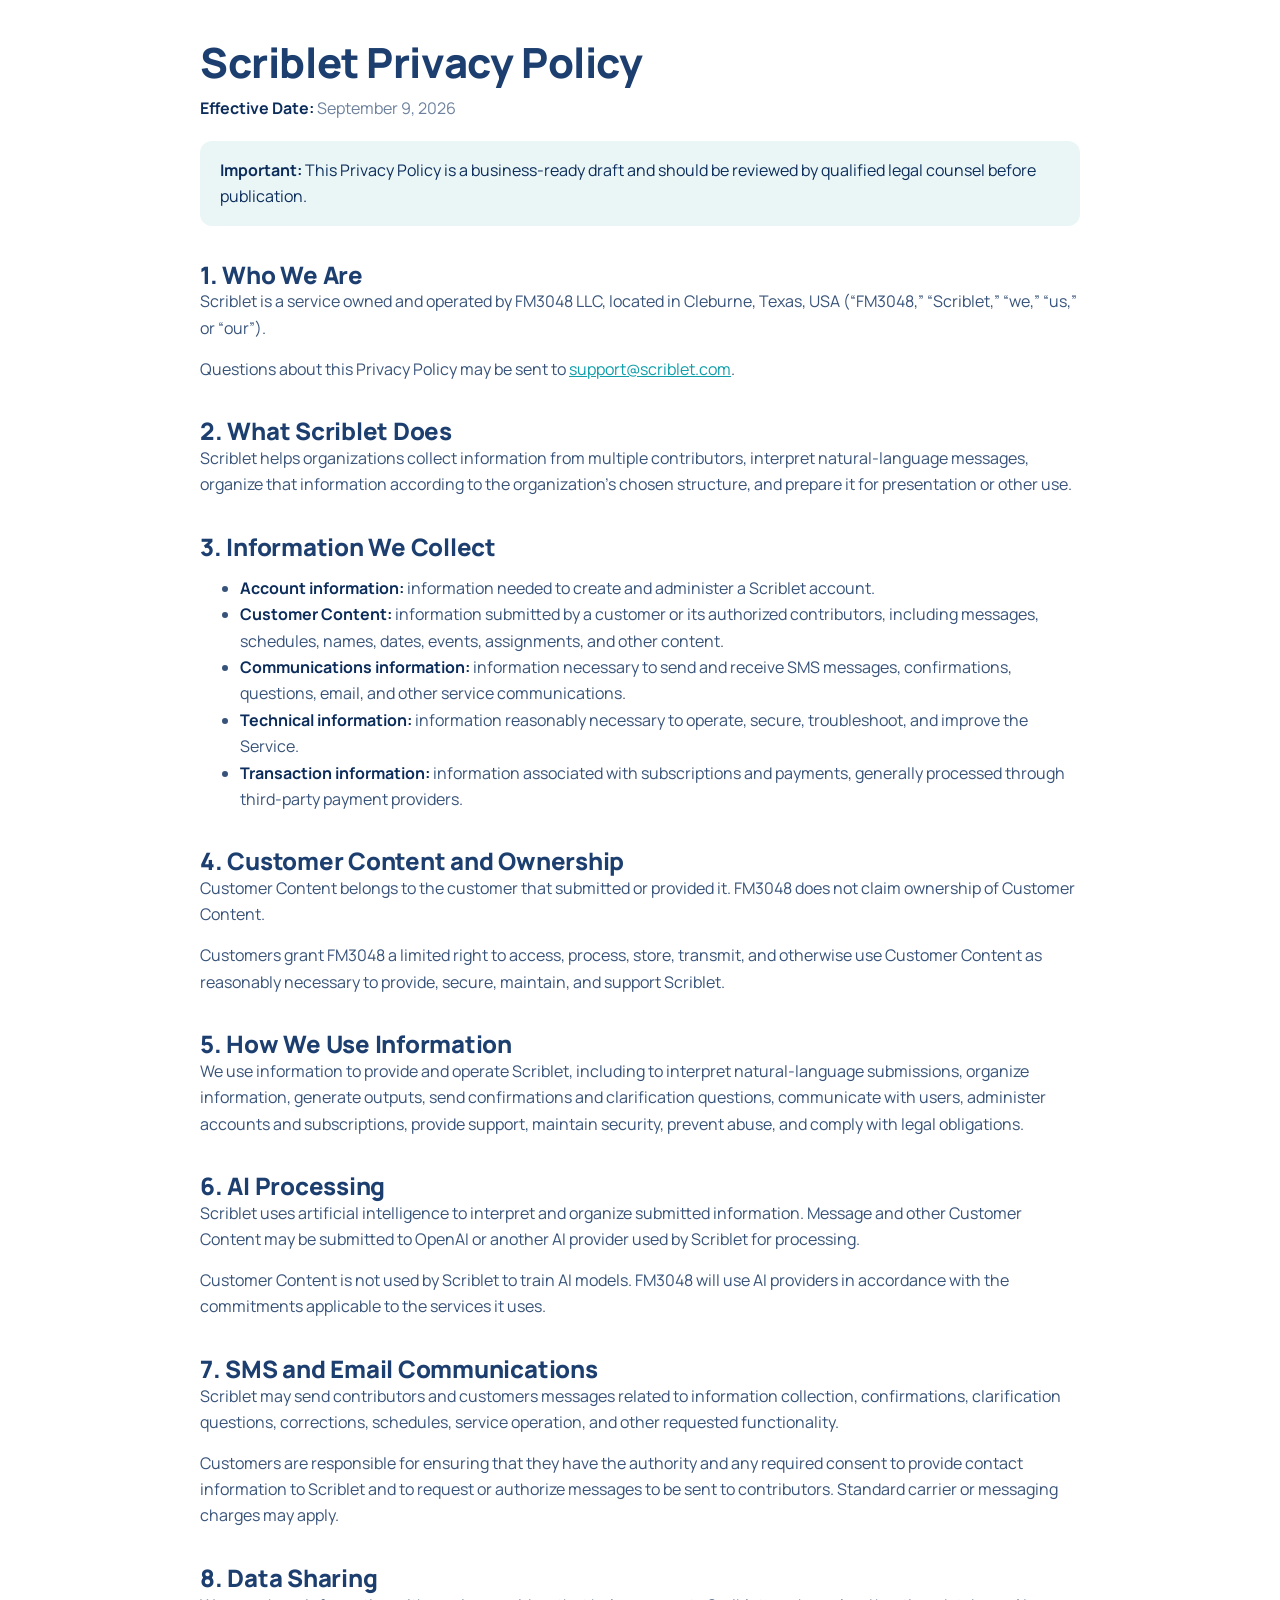
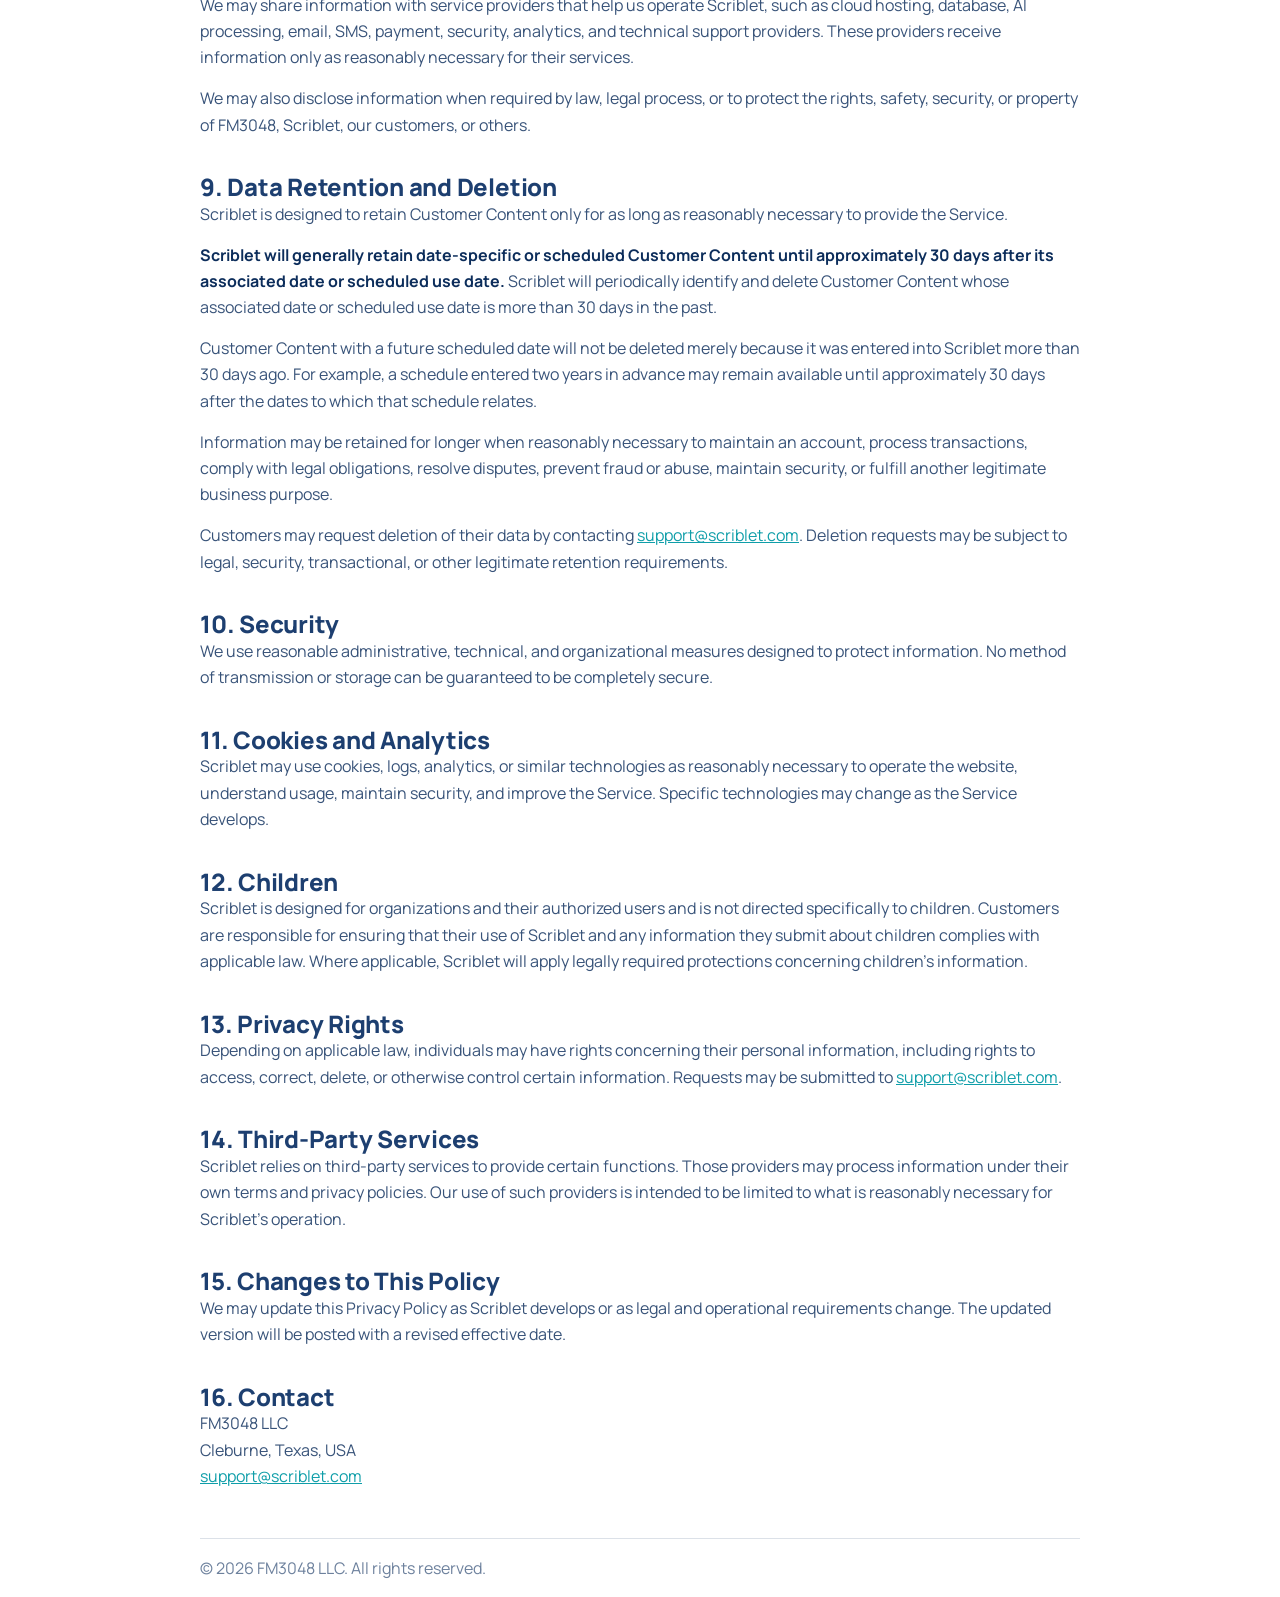
==== scriblet-privacy-policy.html @ a59a9e0f "added terms of service and privacy policy" ====
<!doctype html>
<html lang="en">
<head>
<meta charset="utf-8">
<meta name="viewport" content="width=device-width, initial-scale=1">
<title>Scriblet Privacy Policy</title>
<link rel="preconnect" href="https://fonts.googleapis.com">
<link rel="preconnect" href="https://fonts.gstatic.com" crossorigin>
<link href="https://fonts.googleapis.com/css2?family=Manrope:wght@400;500;600;700;800&display=swap" rel="stylesheet">
<link rel="stylesheet" href="styles.css">
</head>
<body class="legal">
<h1>Scriblet Privacy Policy</h1>
<p class="meta"><strong>Effective Date:</strong> September 9, 2026</p>
<div class="notice"><strong>Important:</strong> This Privacy Policy is a business-ready draft and should be reviewed by qualified legal counsel before publication.</div>

<h2>1. Who We Are</h2>
<p>Scriblet is a service owned and operated by FM3048 LLC, located in Cleburne, Texas, USA (“FM3048,” “Scriblet,” “we,” “us,” or “our”).</p>
<p>Questions about this Privacy Policy may be sent to <a href="mailto:support@scriblet.com">support@scriblet.com</a>.</p>

<h2>2. What Scriblet Does</h2>
<p>Scriblet helps organizations collect information from multiple contributors, interpret natural-language messages, organize that information according to the organization's chosen structure, and prepare it for presentation or other use.</p>

<h2>3. Information We Collect</h2>
<ul>
<li><strong>Account information:</strong> information needed to create and administer a Scriblet account.</li>
<li><strong>Customer Content:</strong> information submitted by a customer or its authorized contributors, including messages, schedules, names, dates, events, assignments, and other content.</li>
<li><strong>Communications information:</strong> information necessary to send and receive SMS messages, confirmations, questions, email, and other service communications.</li>
<li><strong>Technical information:</strong> information reasonably necessary to operate, secure, troubleshoot, and improve the Service.</li>
<li><strong>Transaction information:</strong> information associated with subscriptions and payments, generally processed through third-party payment providers.</li>
</ul>

<h2>4. Customer Content and Ownership</h2>
<p>Customer Content belongs to the customer that submitted or provided it. FM3048 does not claim ownership of Customer Content.</p>
<p>Customers grant FM3048 a limited right to access, process, store, transmit, and otherwise use Customer Content as reasonably necessary to provide, secure, maintain, and support Scriblet.</p>

<h2>5. How We Use Information</h2>
<p>We use information to provide and operate Scriblet, including to interpret natural-language submissions, organize information, generate outputs, send confirmations and clarification questions, communicate with users, administer accounts and subscriptions, provide support, maintain security, prevent abuse, and comply with legal obligations.</p>

<h2>6. AI Processing</h2>
<p>Scriblet uses artificial intelligence to interpret and organize submitted information. Message and other Customer Content may be submitted to OpenAI or another AI provider used by Scriblet for processing.</p>
<p>Customer Content is not used by Scriblet to train AI models. FM3048 will use AI providers in accordance with the commitments applicable to the services it uses.</p>

<h2>7. SMS and Email Communications</h2>
<p>Scriblet may send contributors and customers messages related to information collection, confirmations, clarification questions, corrections, schedules, service operation, and other requested functionality.</p>
<p>Customers are responsible for ensuring that they have the authority and any required consent to provide contact information to Scriblet and to request or authorize messages to be sent to contributors. Standard carrier or messaging charges may apply.</p>

<h2>8. Data Sharing</h2>
<p>We may share information with service providers that help us operate Scriblet, such as cloud hosting, database, AI processing, email, SMS, payment, security, analytics, and technical support providers. These providers receive information only as reasonably necessary for their services.</p>
<p>We may also disclose information when required by law, legal process, or to protect the rights, safety, security, or property of FM3048, Scriblet, our customers, or others.</p>

<h2>9. Data Retention and Deletion</h2>
<p>Scriblet is designed to retain Customer Content only for as long as reasonably necessary to provide the Service.</p>
<p><strong>Scriblet will generally retain date-specific or scheduled Customer Content until approximately 30 days after its associated date or scheduled use date.</strong> Scriblet will periodically identify and delete Customer Content whose associated date or scheduled use date is more than 30 days in the past.</p>
<p>Customer Content with a future scheduled date will not be deleted merely because it was entered into Scriblet more than 30 days ago. For example, a schedule entered two years in advance may remain available until approximately 30 days after the dates to which that schedule relates.</p>
<p>Information may be retained for longer when reasonably necessary to maintain an account, process transactions, comply with legal obligations, resolve disputes, prevent fraud or abuse, maintain security, or fulfill another legitimate business purpose.</p>
<p>Customers may request deletion of their data by contacting <a href="mailto:support@scriblet.com">support@scriblet.com</a>. Deletion requests may be subject to legal, security, transactional, or other legitimate retention requirements.</p>

<h2>10. Security</h2>
<p>We use reasonable administrative, technical, and organizational measures designed to protect information. No method of transmission or storage can be guaranteed to be completely secure.</p>

<h2>11. Cookies and Analytics</h2>
<p>Scriblet may use cookies, logs, analytics, or similar technologies as reasonably necessary to operate the website, understand usage, maintain security, and improve the Service. Specific technologies may change as the Service develops.</p>

<h2>12. Children</h2>
<p>Scriblet is designed for organizations and their authorized users and is not directed specifically to children. Customers are responsible for ensuring that their use of Scriblet and any information they submit about children complies with applicable law. Where applicable, Scriblet will apply legally required protections concerning children's information.</p>

<h2>13. Privacy Rights</h2>
<p>Depending on applicable law, individuals may have rights concerning their personal information, including rights to access, correct, delete, or otherwise control certain information. Requests may be submitted to <a href="mailto:support@scriblet.com">support@scriblet.com</a>.</p>

<h2>14. Third-Party Services</h2>
<p>Scriblet relies on third-party services to provide certain functions. Those providers may process information under their own terms and privacy policies. Our use of such providers is intended to be limited to what is reasonably necessary for Scriblet's operation.</p>

<h2>15. Changes to This Policy</h2>
<p>We may update this Privacy Policy as Scriblet develops or as legal and operational requirements change. The updated version will be posted with a revised effective date.</p>

<h2>16. Contact</h2>
<p>FM3048 LLC<br>Cleburne, Texas, USA<br><a href="mailto:support@scriblet.com">support@scriblet.com</a></p>

<footer>© 2026 FM3048 LLC. All rights reserved.</footer>
</body>
</html>
---- styles.css ----
:root {
    --ink: #0c2d5b;
    --ink-soft: #1d3f70;
    --teal: #0f9ea9;
    --teal-pale: #eaf6f6;
    --line: rgba(12, 45, 91, 0.14);
    --radius: 22px;
    --max: 880px;
}

* {
    box-sizing: border-box;
}

.sr-only {
    position: absolute;
    width: 1px;
    height: 1px;
    padding: 0;
    margin: -1px;
    overflow: hidden;
    clip: rect(0, 0, 0, 0);
    white-space: nowrap;
    border: 0;
}

html,
body {
    margin: 0;
    padding: 0;
    color: var(--ink);
    background: #ffffff;
    font-family: "Manrope", "Trebuchet MS", sans-serif;
}

body {
    min-height: 100vh;
    line-height: 1.5;
}

.wrap {
    width: min(var(--max), calc(100% - 2rem));
    margin: 0 auto;
}

.banner {
    padding: 1.1rem 0 0.6rem;
}

.banner-card {
    background: #ffffff;
    border: 0;
    border-radius: 0;
    padding: clamp(0.7rem, 1.5vw, 1.15rem);
    display: flex;
    justify-content: center;
}

.banner-image {
    display: block;
    width: auto;
    height: auto;
    max-width: 100%;
    max-height: 220px;
}

h1,
h2,
h3 {
    margin: 0;
    font-family: "Manrope", "Trebuchet MS", sans-serif;
    letter-spacing: -0.01em;
    color: var(--ink-soft);
    font-weight: 800;
}

h1 {
    font-size: clamp(2rem, 5.2vw, 4rem);
    line-height: 1.02;
}

h2 {
    font-size: clamp(1.5rem, 3.4vw, 2.15rem);
    line-height: 1.15;
}

h3 {
    font-size: clamp(1.1rem, 2.2vw, 1.35rem);
    line-height: 1.25;
}

p {
    margin: 0;
    color: rgba(12, 45, 91, 0.76);
}

strong {
    color: var(--ink);
    font-weight: 700;
}

a {
    color: var(--teal);
}

.icon {
    font-family: 'Material Symbols Outlined';
    font-weight: normal;
    font-style: normal;
    line-height: 1;
    letter-spacing: normal;
    text-transform: none;
    white-space: nowrap;
    word-wrap: normal;
    direction: ltr;
    -webkit-font-smoothing: antialiased;
    font-variation-settings: 'FILL' 0, 'wght' 500, 'GRAD' 0, 'opsz' 24;
    display: inline-block;
    vertical-align: -6px;
    font-size: 26px;
    color: var(--teal);
}

.section-head {
    display: flex;
    align-items: center;
    gap: 0.6rem;
}

.section-head h2 {
    margin: 0;
}

.step-head {
    display: flex;
    align-items: center;
    gap: 0.5rem;
}

.step-head .icon {
    font-size: 20px;
    vertical-align: -4px;
}

.who .icon {
    font-size: 15px;
    vertical-align: -2px;
    color: currentColor;
    margin-right: 0.15rem;
}

.btn-solid .icon {
    font-size: 20px;
    vertical-align: -4px;
    color: currentColor;
    margin-left: 0.2rem;
}

.finale .icon {
    font-size: 18px;
    vertical-align: -3px;
    margin-right: 0.1rem;
}

.section {
    padding: 3rem 0;
}

.section+.section {
    border-top: 1px solid var(--line);
}

.prose {
    max-width: 62ch;
}

.prose>*+* {
    margin-top: 0.9rem;
}

.prose h2 {
    margin-bottom: 0.2rem;
}

.prose h3 {
    margin-top: 1.6rem;
}

.statement {
    font-size: 1.08rem;
}

.conversation {
    display: grid;
    gap: 0.7rem;
    margin: 1.3rem 0;
    max-width: 62ch;
}

.msg {
    max-width: 30rem;
    padding: 0.8rem 1.05rem;
    border-radius: 14px;
    font-size: 0.98rem;
    line-height: 1.5;
}

.msg .who {
    display: block;
    font-size: 0.7rem;
    letter-spacing: 0.08em;
    text-transform: uppercase;
    margin-bottom: 0.3rem;
    font-weight: 700;
}

.msg-contributor {
    background: #f4f6f8;
    color: var(--ink);
    border: 1px solid var(--line);
    justify-self: start;
}

.msg-contributor .who {
    color: rgba(12, 45, 91, 0.55);
}

.msg-scriblet {
    background: var(--ink);
    color: #ffffff;
    justify-self: end;
}

.msg-scriblet .who {
    color: rgba(255, 255, 255, 0.68);
}

.steps {
    list-style: none;
    margin: 1.4rem 0 0;
    padding: 0;
    max-width: 62ch;
}

.step {
    display: grid;
    grid-template-columns: 3rem 1fr;
    gap: 1.1rem;
    padding: 1.5rem 0;
}

.step+.step {
    border-top: 1px solid var(--line);
}

.step-index {
    font-family: "Manrope", "Trebuchet MS", sans-serif;
    font-size: 2rem;
    font-weight: 800;
    letter-spacing: -0.02em;
    color: var(--teal);
    line-height: 1;
}

.step-body>*+* {
    margin-top: 0.6rem;
}

.btn-solid {
    display: inline-block;
    background: var(--ink);
    color: #ffffff;
    text-decoration: none;
    padding: 0.85rem 1.7rem;
    border-radius: 999px;
    font-weight: 600;
    letter-spacing: 0.02em;
    transition: background 200ms ease;
}

.btn-solid:hover {
    background: var(--ink-soft);
}

.finale a:not(.btn-solid) {
    color: var(--ink-soft);
    font-weight: 700;
}

dialog#waitlistDialog {
    border: none;
    border-radius: var(--radius);
    padding: 0;
    width: min(30rem, calc(100vw - 2rem));
    box-shadow: 0 24px 60px rgba(12, 45, 91, 0.25);
}

dialog#waitlistDialog::backdrop {
    background: rgba(12, 45, 91, 0.45);
    backdrop-filter: blur(2px);
}

.dialog-inner {
    padding: clamp(1.4rem, 3vw, 1.9rem);
}

.dialog-head {
    display: flex;
    align-items: center;
    justify-content: space-between;
    gap: 1rem;
}

.dialog-head h2 {
    margin: 0;
}

.dialog-close {
    background: none;
    border: 0;
    cursor: pointer;
    color: var(--ink-soft);
    padding: 0.2rem;
    line-height: 1;
    border-radius: 999px;
}

.dialog-close:hover {
    background: var(--line);
}

.dialog-close .icon {
    color: inherit;
    font-size: 22px;
    vertical-align: -4px;
}

.dialog-sub {
    color: rgba(12, 45, 91, 0.72);
    margin: 0.4rem 0 1.2rem;
}

.field {
    display: grid;
    gap: 0.35rem;
    margin-bottom: 1rem;
}

.field label {
    font-size: 0.85rem;
    font-weight: 700;
    color: var(--ink-soft);
}

.field label.req::after {
    content: " *";
    color: var(--teal);
}

.field input,
.field textarea {
    font: inherit;
    color: var(--ink);
    padding: 0.65rem 0.8rem;
    border: 1px solid var(--line);
    border-radius: 10px;
    background: #ffffff;
}

.field input:focus,
.field textarea:focus {
    outline: 2px solid var(--teal);
    outline-offset: 1px;
}

.field textarea {
    resize: vertical;
    min-height: 4.5rem;
}

.dialog-actions {
    display: flex;
    align-items: center;
    justify-content: space-between;
    gap: 1rem;
    margin-top: 1.4rem;
}

.form-status {
    font-size: 0.85rem;
    color: rgba(12, 45, 91, 0.7);
}

.form-status.error {
    color: #b3261e;
}

.form-status.success {
    color: var(--teal);
}

.btn-solid[disabled] {
    opacity: 0.6;
    cursor: not-allowed;
}

.reveal {
    opacity: 0;
    transform: translateY(14px);
    transition: opacity 500ms ease, transform 500ms ease;
}

.reveal.show {
    opacity: 1;
    transform: translateY(0);
}

.site-footer {
    padding: 2rem 0 2.5rem;
    border-top: 1px solid var(--line);
    display: flex;
    flex-wrap: wrap;
    align-items: center;
    justify-content: space-between;
    gap: 0.6rem 1.4rem;
}

.site-footer p {
    font-size: 0.85rem;
    color: rgba(12, 45, 91, 0.55);
}

.footer-links {
    display: flex;
    flex-wrap: wrap;
    gap: 1.2rem;
}

.footer-links a {
    font-size: 0.85rem;
    font-weight: 600;
    color: var(--ink-soft);
    text-decoration: none;
}

.footer-links a:hover {
    text-decoration: underline;
}

/* Legal / policy pages */
.legal {
    width: min(var(--max), calc(100% - 2rem));
    margin: 0 auto;
    padding: 2.5rem 0 1rem;
    line-height: 1.65;
}

.legal h1 {
    font-size: clamp(1.9rem, 4.5vw, 2.6rem);
    line-height: 1.1;
}

.legal h2 {
    margin-top: 2.2rem;
    font-size: clamp(1.2rem, 2.6vw, 1.5rem);
}

.legal p,
.legal li {
    color: rgba(12, 45, 91, 0.82);
}

.legal p+p,
.legal ul,
.legal ol {
    margin-top: 0.9rem;
}

.legal .meta {
    color: rgba(12, 45, 91, 0.6);
    margin-top: 0.6rem;
}

.legal .notice {
    background: var(--teal-pale);
    padding: 16px 20px;
    border-radius: 12px;
    margin-top: 1.2rem;
}

.legal footer {
    margin-top: 3rem;
    padding-top: 1rem;
    border-top: 1px solid var(--line);
    color: rgba(12, 45, 91, 0.6);
}

@media (max-width: 980px) {
    .banner-image {
        max-height: 190px;
    }

    .msg {
        max-width: 90%;
    }
}

@media (max-width: 680px) {
    .wrap {
        width: min(var(--max), calc(100% - 1rem));
    }

    .banner {
        padding-top: 0.55rem;
    }

    .banner-card {
        border-radius: 16px;
    }

    .banner-image {
        max-height: 160px;
    }
}

@media (prefers-reduced-motion: reduce) {
    * {
        animation: none !important;
        transition: none !important;
    }

    .reveal {
        opacity: 1;
        transform: none;
    }
}
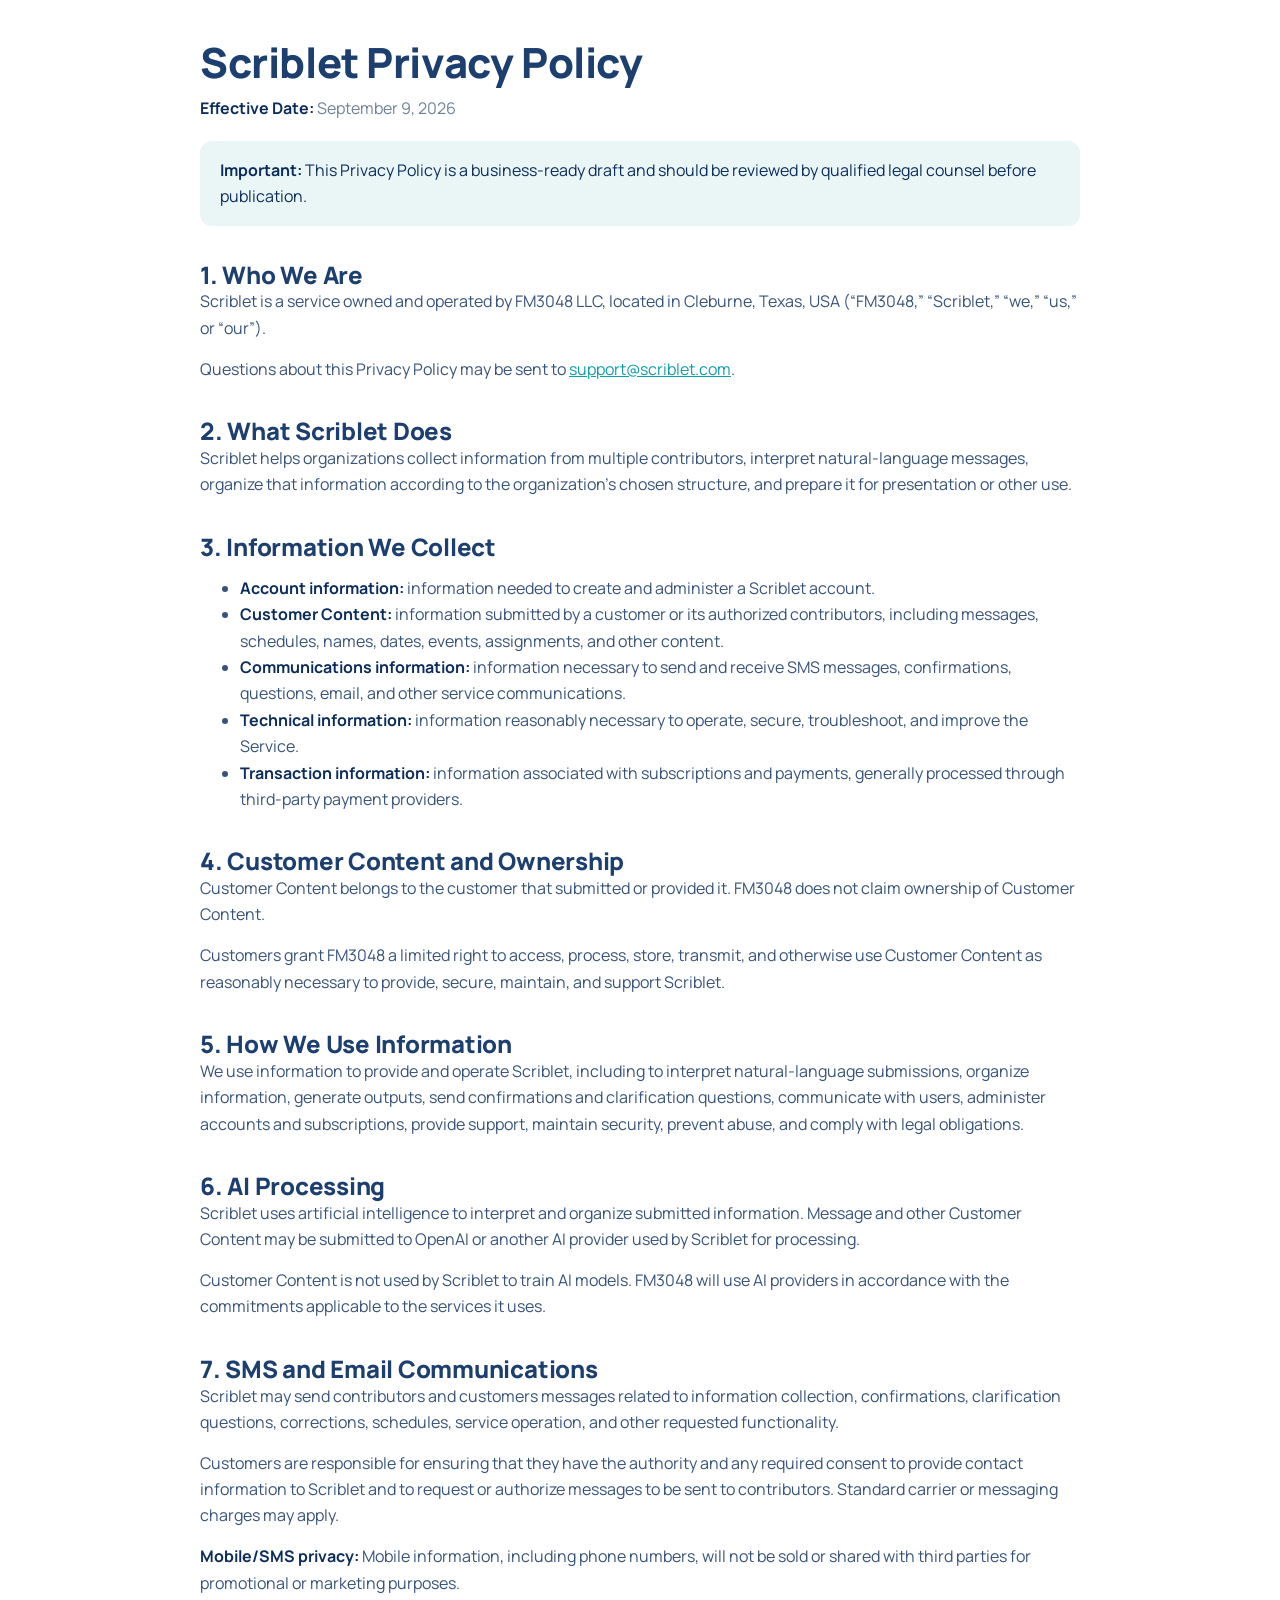
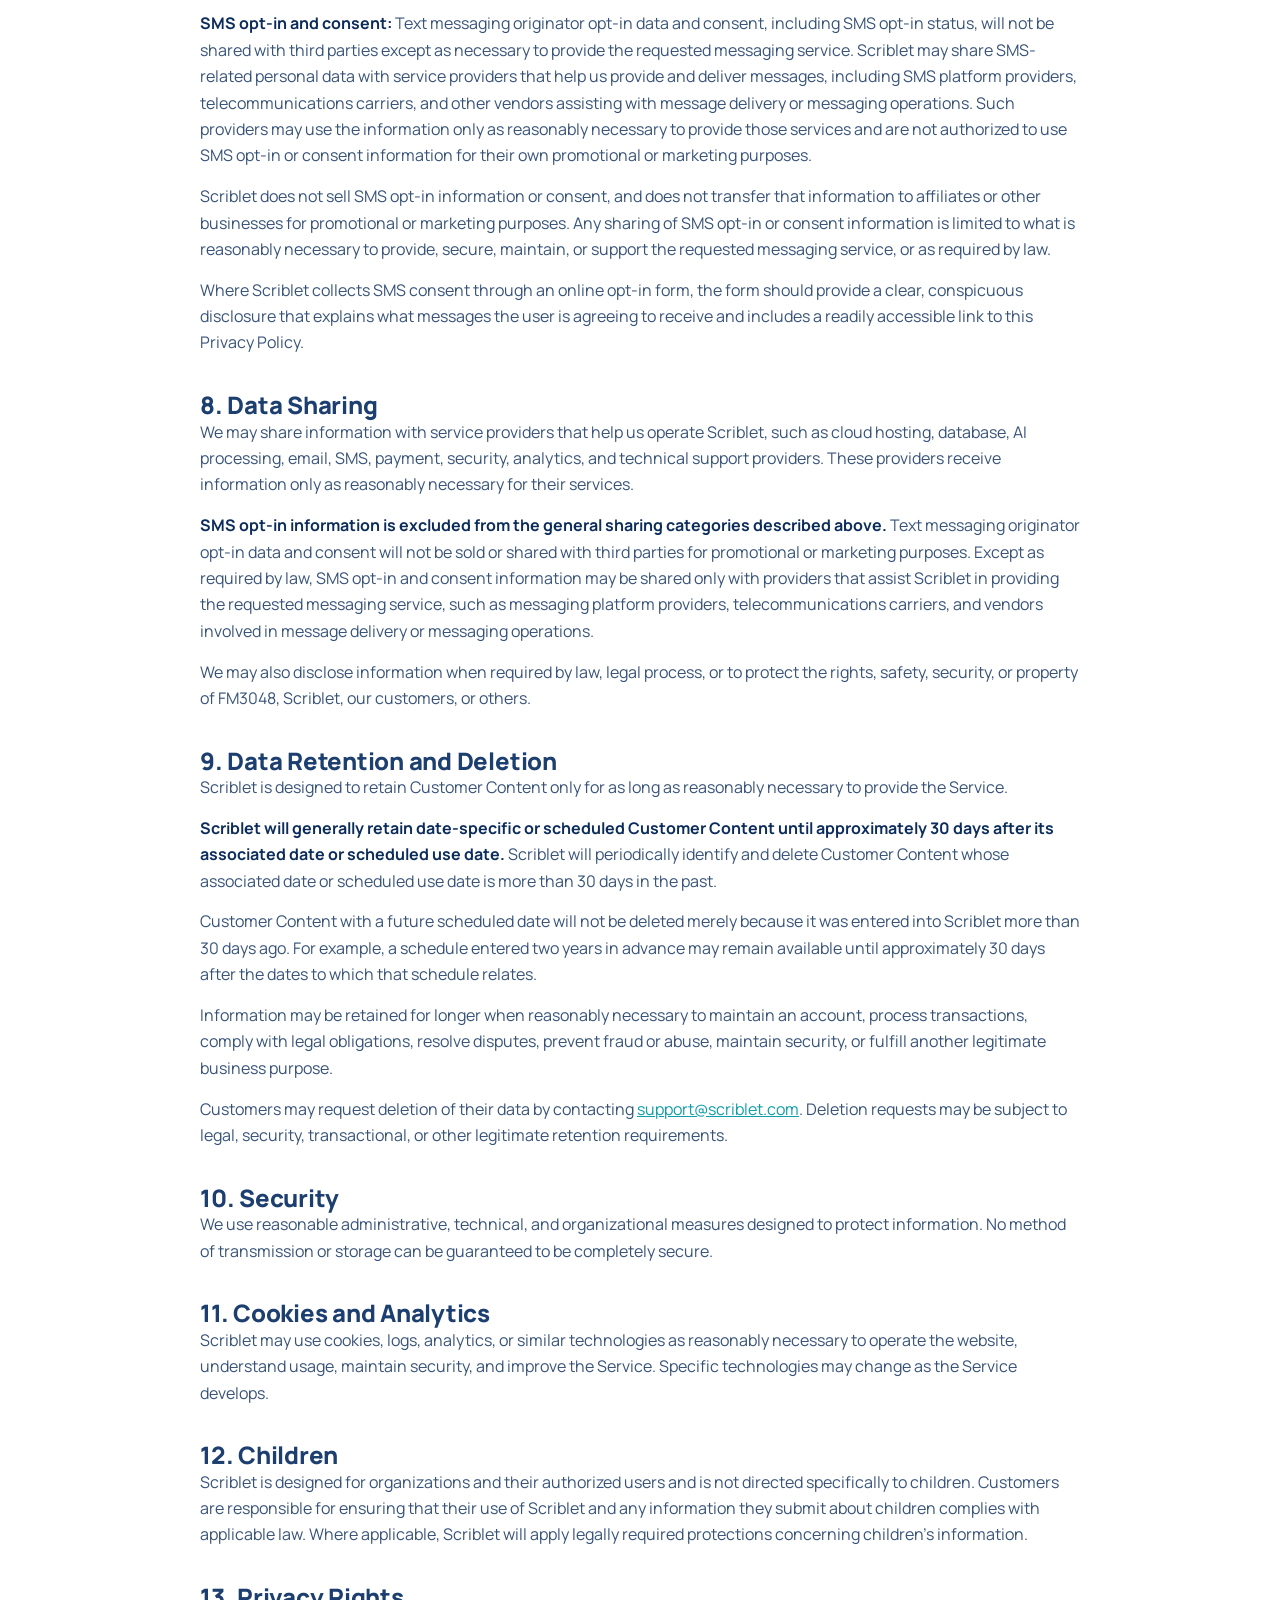
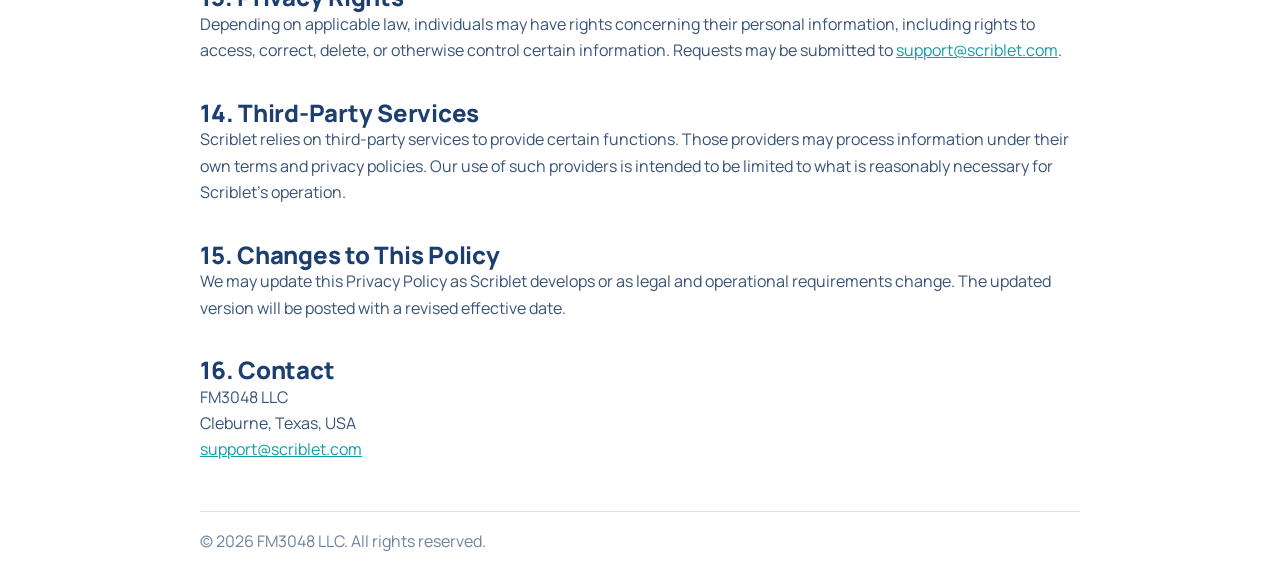
==== commit 90f49449: "update privacy policy for SMS" ====
--- a/scriblet-privacy-policy.html
+++ b/scriblet-privacy-policy.html
@@ -44,9 +44,14 @@
 <h2>7. SMS and Email Communications</h2>
 <p>Scriblet may send contributors and customers messages related to information collection, confirmations, clarification questions, corrections, schedules, service operation, and other requested functionality.</p>
 <p>Customers are responsible for ensuring that they have the authority and any required consent to provide contact information to Scriblet and to request or authorize messages to be sent to contributors. Standard carrier or messaging charges may apply.</p>
+<p><strong>Mobile/SMS privacy:</strong> Mobile information, including phone numbers, will not be sold or shared with third parties for promotional or marketing purposes.</p>
+<p><strong>SMS opt-in and consent:</strong> Text messaging originator opt-in data and consent, including SMS opt-in status, will not be shared with third parties except as necessary to provide the requested messaging service. Scriblet may share SMS-related personal data with service providers that help us provide and deliver messages, including SMS platform providers, telecommunications carriers, and other vendors assisting with message delivery or messaging operations. Such providers may use the information only as reasonably necessary to provide those services and are not authorized to use SMS opt-in or consent information for their own promotional or marketing purposes.</p>
+<p>Scriblet does not sell SMS opt-in information or consent, and does not transfer that information to affiliates or other businesses for promotional or marketing purposes. Any sharing of SMS opt-in or consent information is limited to what is reasonably necessary to provide, secure, maintain, or support the requested messaging service, or as required by law.</p>
+<p>Where Scriblet collects SMS consent through an online opt-in form, the form should provide a clear, conspicuous disclosure that explains what messages the user is agreeing to receive and includes a readily accessible link to this Privacy Policy.</p>
 
 <h2>8. Data Sharing</h2>
 <p>We may share information with service providers that help us operate Scriblet, such as cloud hosting, database, AI processing, email, SMS, payment, security, analytics, and technical support providers. These providers receive information only as reasonably necessary for their services.</p>
+<p><strong>SMS opt-in information is excluded from the general sharing categories described above.</strong> Text messaging originator opt-in data and consent will not be sold or shared with third parties for promotional or marketing purposes. Except as required by law, SMS opt-in and consent information may be shared only with providers that assist Scriblet in providing the requested messaging service, such as messaging platform providers, telecommunications carriers, and vendors involved in message delivery or messaging operations.</p>
 <p>We may also disclose information when required by law, legal process, or to protect the rights, safety, security, or property of FM3048, Scriblet, our customers, or others.</p>
 
 <h2>9. Data Retention and Deletion</h2>
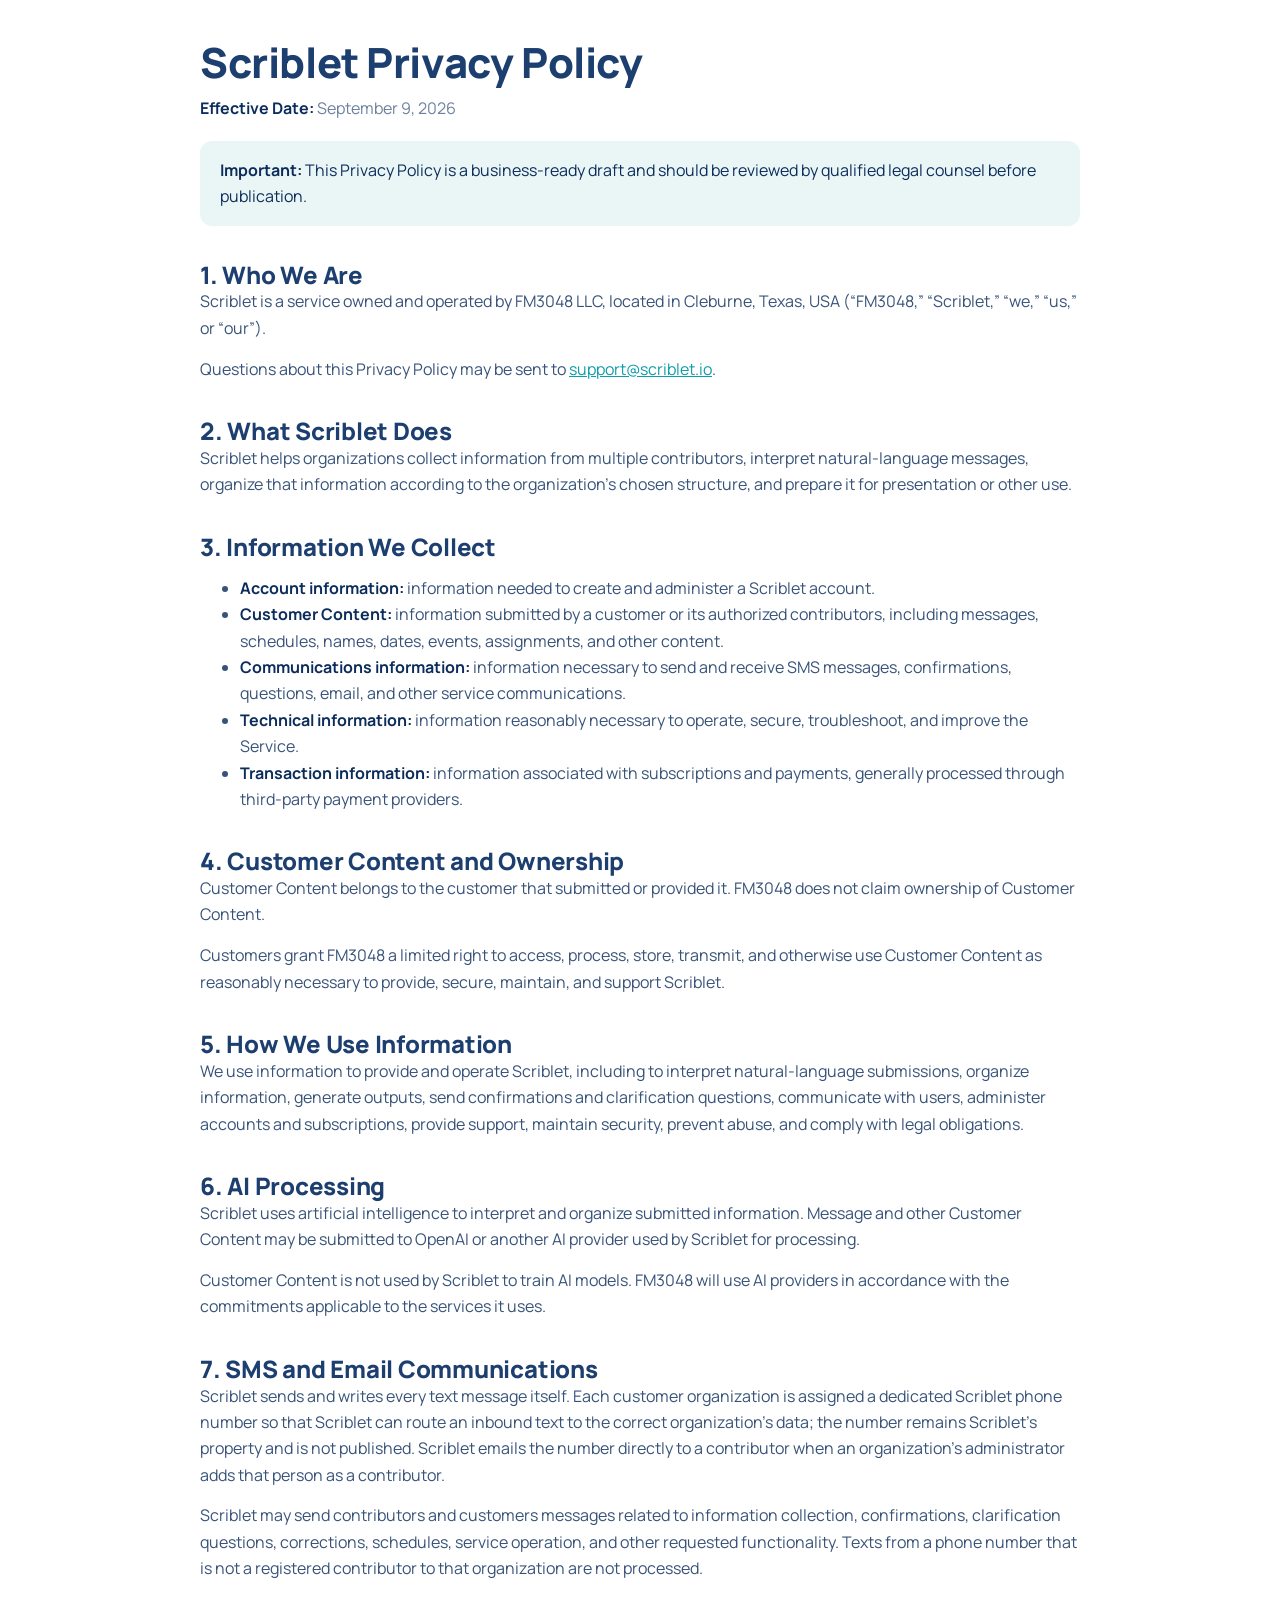
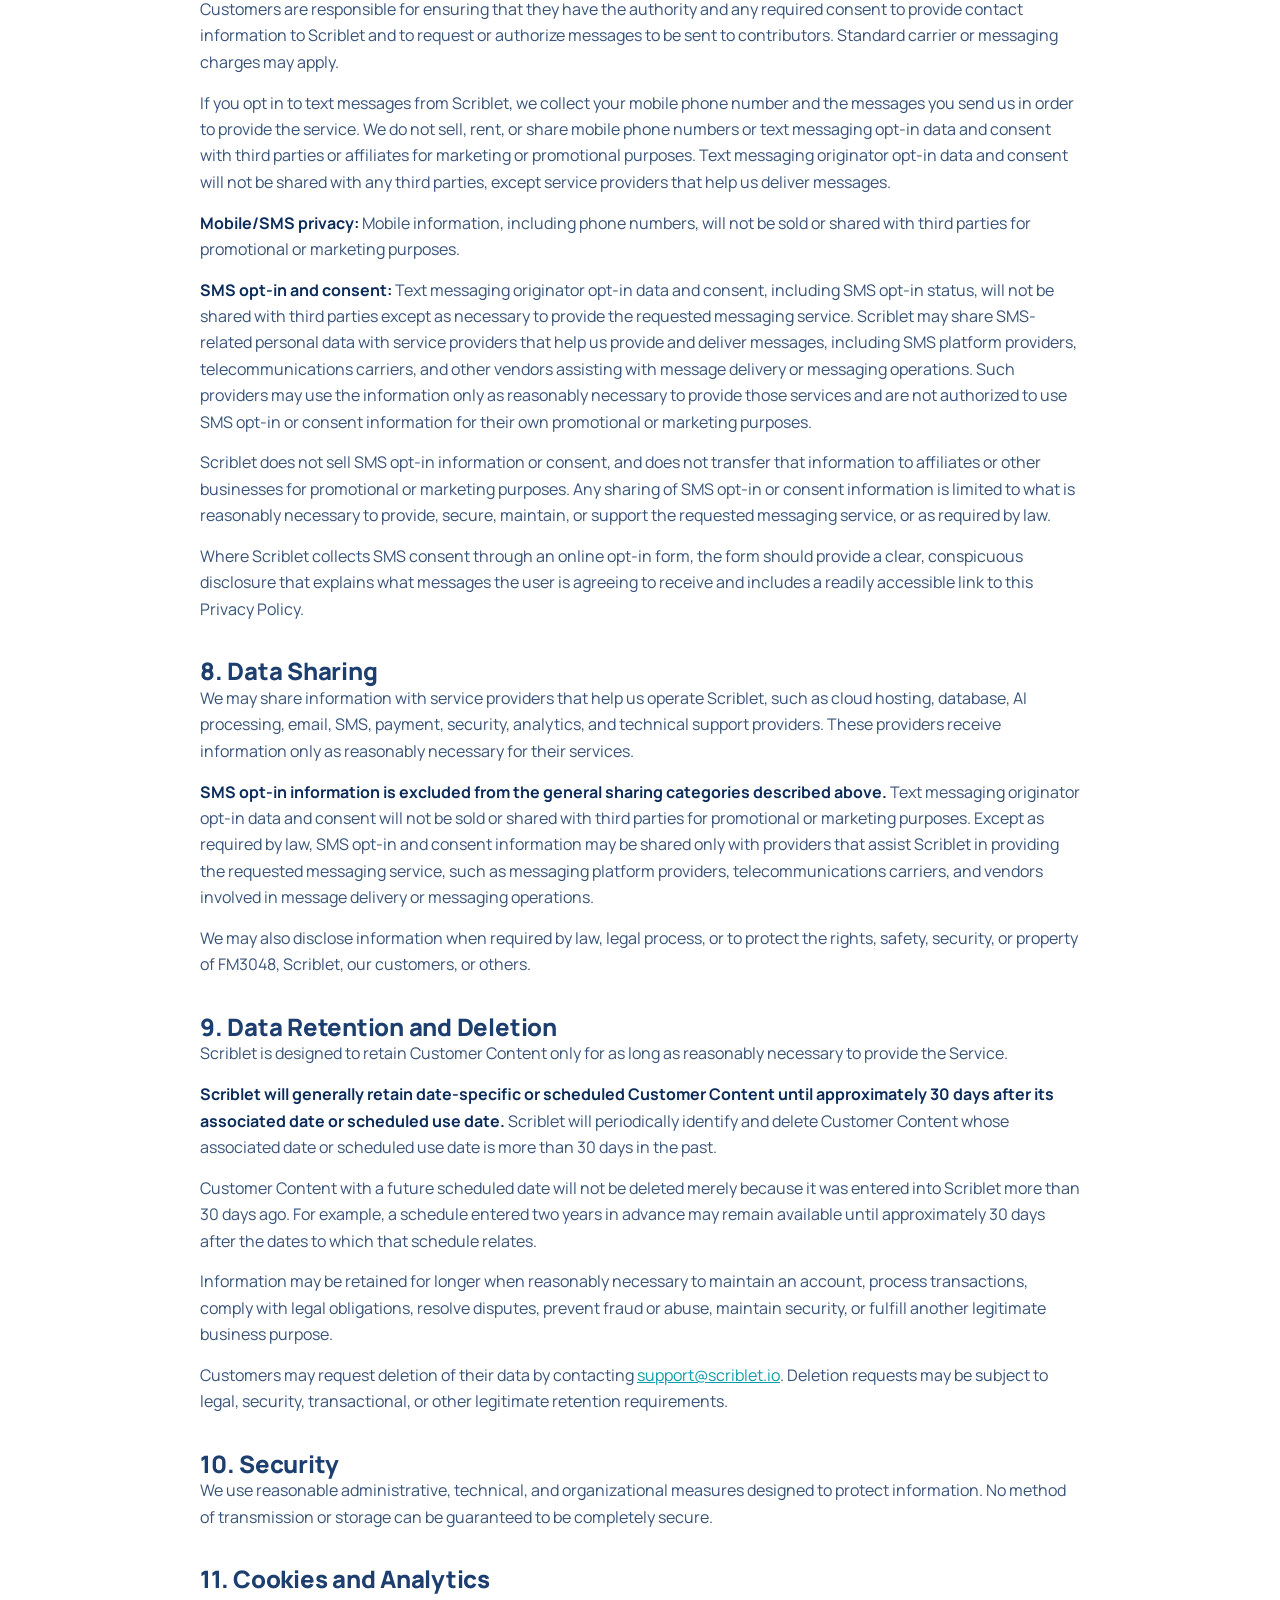
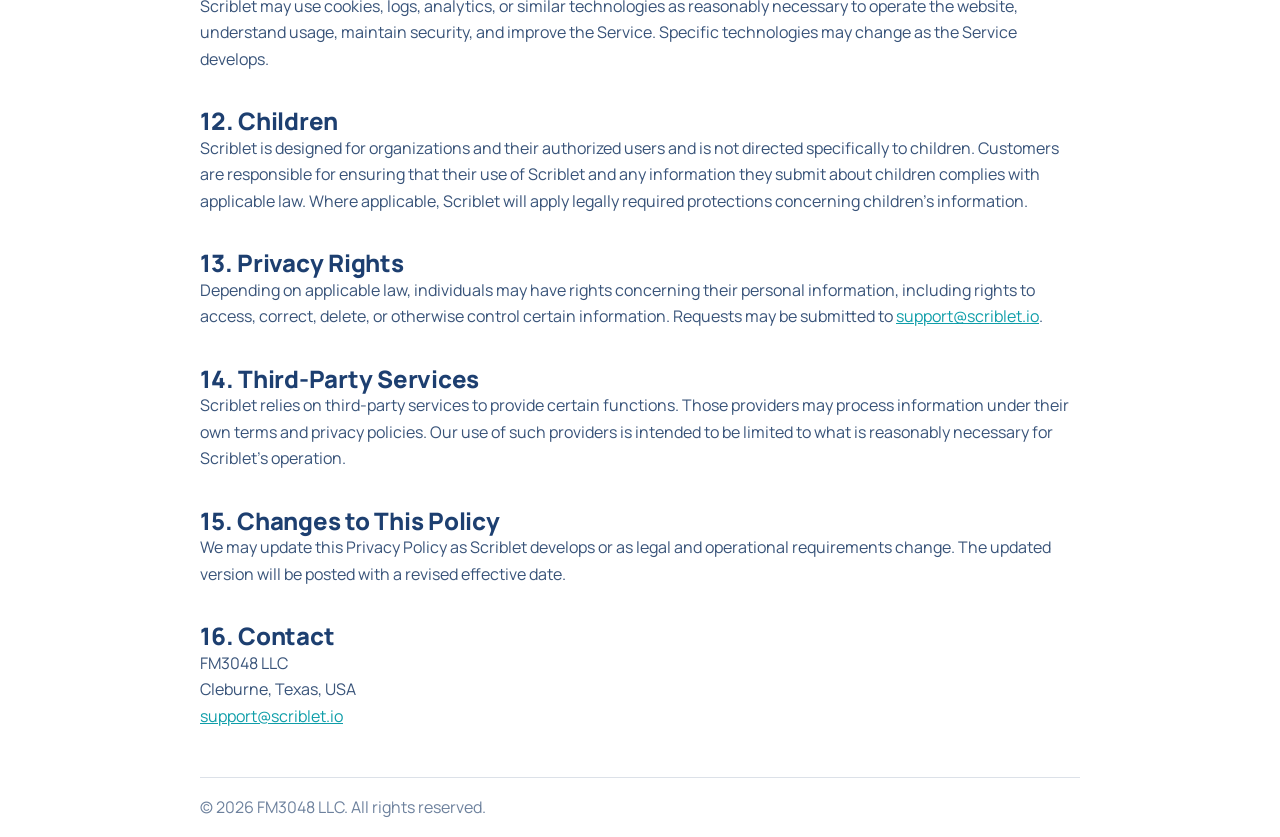
==== commit cdf16a19: "Align SMS page, privacy policy, and terms with 10DLC campaign requirements Rewrite sms.html to descr" ====
--- a/scriblet-privacy-policy.html
+++ b/scriblet-privacy-policy.html
@@ -16,7 +16,7 @@
 
 <h2>1. Who We Are</h2>
 <p>Scriblet is a service owned and operated by FM3048 LLC, located in Cleburne, Texas, USA (“FM3048,” “Scriblet,” “we,” “us,” or “our”).</p>
-<p>Questions about this Privacy Policy may be sent to <a href="mailto:support@scriblet.com">support@scriblet.com</a>.</p>
+<p>Questions about this Privacy Policy may be sent to <a href="mailto:support@scriblet.io">support@scriblet.io</a>.</p>
 
 <h2>2. What Scriblet Does</h2>
 <p>Scriblet helps organizations collect information from multiple contributors, interpret natural-language messages, organize that information according to the organization's chosen structure, and prepare it for presentation or other use.</p>
@@ -42,8 +42,10 @@
 <p>Customer Content is not used by Scriblet to train AI models. FM3048 will use AI providers in accordance with the commitments applicable to the services it uses.</p>
 
 <h2>7. SMS and Email Communications</h2>
-<p>Scriblet may send contributors and customers messages related to information collection, confirmations, clarification questions, corrections, schedules, service operation, and other requested functionality.</p>
+<p>Scriblet sends and writes every text message itself. Each customer organization is assigned a dedicated Scriblet phone number so that Scriblet can route an inbound text to the correct organization's data; the number remains Scriblet's property and is not published. Scriblet emails the number directly to a contributor when an organization's administrator adds that person as a contributor.</p>
+<p>Scriblet may send contributors and customers messages related to information collection, confirmations, clarification questions, corrections, schedules, service operation, and other requested functionality. Texts from a phone number that is not a registered contributor to that organization are not processed.</p>
 <p>Customers are responsible for ensuring that they have the authority and any required consent to provide contact information to Scriblet and to request or authorize messages to be sent to contributors. Standard carrier or messaging charges may apply.</p>
+<p>If you opt in to text messages from Scriblet, we collect your mobile phone number and the messages you send us in order to provide the service. We do not sell, rent, or share mobile phone numbers or text messaging opt-in data and consent with third parties or affiliates for marketing or promotional purposes. Text messaging originator opt-in data and consent will not be shared with any third parties, except service providers that help us deliver messages.</p>
 <p><strong>Mobile/SMS privacy:</strong> Mobile information, including phone numbers, will not be sold or shared with third parties for promotional or marketing purposes.</p>
 <p><strong>SMS opt-in and consent:</strong> Text messaging originator opt-in data and consent, including SMS opt-in status, will not be shared with third parties except as necessary to provide the requested messaging service. Scriblet may share SMS-related personal data with service providers that help us provide and deliver messages, including SMS platform providers, telecommunications carriers, and other vendors assisting with message delivery or messaging operations. Such providers may use the information only as reasonably necessary to provide those services and are not authorized to use SMS opt-in or consent information for their own promotional or marketing purposes.</p>
 <p>Scriblet does not sell SMS opt-in information or consent, and does not transfer that information to affiliates or other businesses for promotional or marketing purposes. Any sharing of SMS opt-in or consent information is limited to what is reasonably necessary to provide, secure, maintain, or support the requested messaging service, or as required by law.</p>
@@ -59,7 +61,7 @@
 <p><strong>Scriblet will generally retain date-specific or scheduled Customer Content until approximately 30 days after its associated date or scheduled use date.</strong> Scriblet will periodically identify and delete Customer Content whose associated date or scheduled use date is more than 30 days in the past.</p>
 <p>Customer Content with a future scheduled date will not be deleted merely because it was entered into Scriblet more than 30 days ago. For example, a schedule entered two years in advance may remain available until approximately 30 days after the dates to which that schedule relates.</p>
 <p>Information may be retained for longer when reasonably necessary to maintain an account, process transactions, comply with legal obligations, resolve disputes, prevent fraud or abuse, maintain security, or fulfill another legitimate business purpose.</p>
-<p>Customers may request deletion of their data by contacting <a href="mailto:support@scriblet.com">support@scriblet.com</a>. Deletion requests may be subject to legal, security, transactional, or other legitimate retention requirements.</p>
+<p>Customers may request deletion of their data by contacting <a href="mailto:support@scriblet.io">support@scriblet.io</a>. Deletion requests may be subject to legal, security, transactional, or other legitimate retention requirements.</p>
 
 <h2>10. Security</h2>
 <p>We use reasonable administrative, technical, and organizational measures designed to protect information. No method of transmission or storage can be guaranteed to be completely secure.</p>
@@ -71,7 +73,7 @@
 <p>Scriblet is designed for organizations and their authorized users and is not directed specifically to children. Customers are responsible for ensuring that their use of Scriblet and any information they submit about children complies with applicable law. Where applicable, Scriblet will apply legally required protections concerning children's information.</p>
 
 <h2>13. Privacy Rights</h2>
-<p>Depending on applicable law, individuals may have rights concerning their personal information, including rights to access, correct, delete, or otherwise control certain information. Requests may be submitted to <a href="mailto:support@scriblet.com">support@scriblet.com</a>.</p>
+<p>Depending on applicable law, individuals may have rights concerning their personal information, including rights to access, correct, delete, or otherwise control certain information. Requests may be submitted to <a href="mailto:support@scriblet.io">support@scriblet.io</a>.</p>
 
 <h2>14. Third-Party Services</h2>
 <p>Scriblet relies on third-party services to provide certain functions. Those providers may process information under their own terms and privacy policies. Our use of such providers is intended to be limited to what is reasonably necessary for Scriblet's operation.</p>
@@ -80,7 +82,7 @@
 <p>We may update this Privacy Policy as Scriblet develops or as legal and operational requirements change. The updated version will be posted with a revised effective date.</p>
 
 <h2>16. Contact</h2>
-<p>FM3048 LLC<br>Cleburne, Texas, USA<br><a href="mailto:support@scriblet.com">support@scriblet.com</a></p>
+<p>FM3048 LLC<br>Cleburne, Texas, USA<br><a href="mailto:support@scriblet.io">support@scriblet.io</a></p>
 
 <footer>© 2026 FM3048 LLC. All rights reserved.</footer>
 </body>
